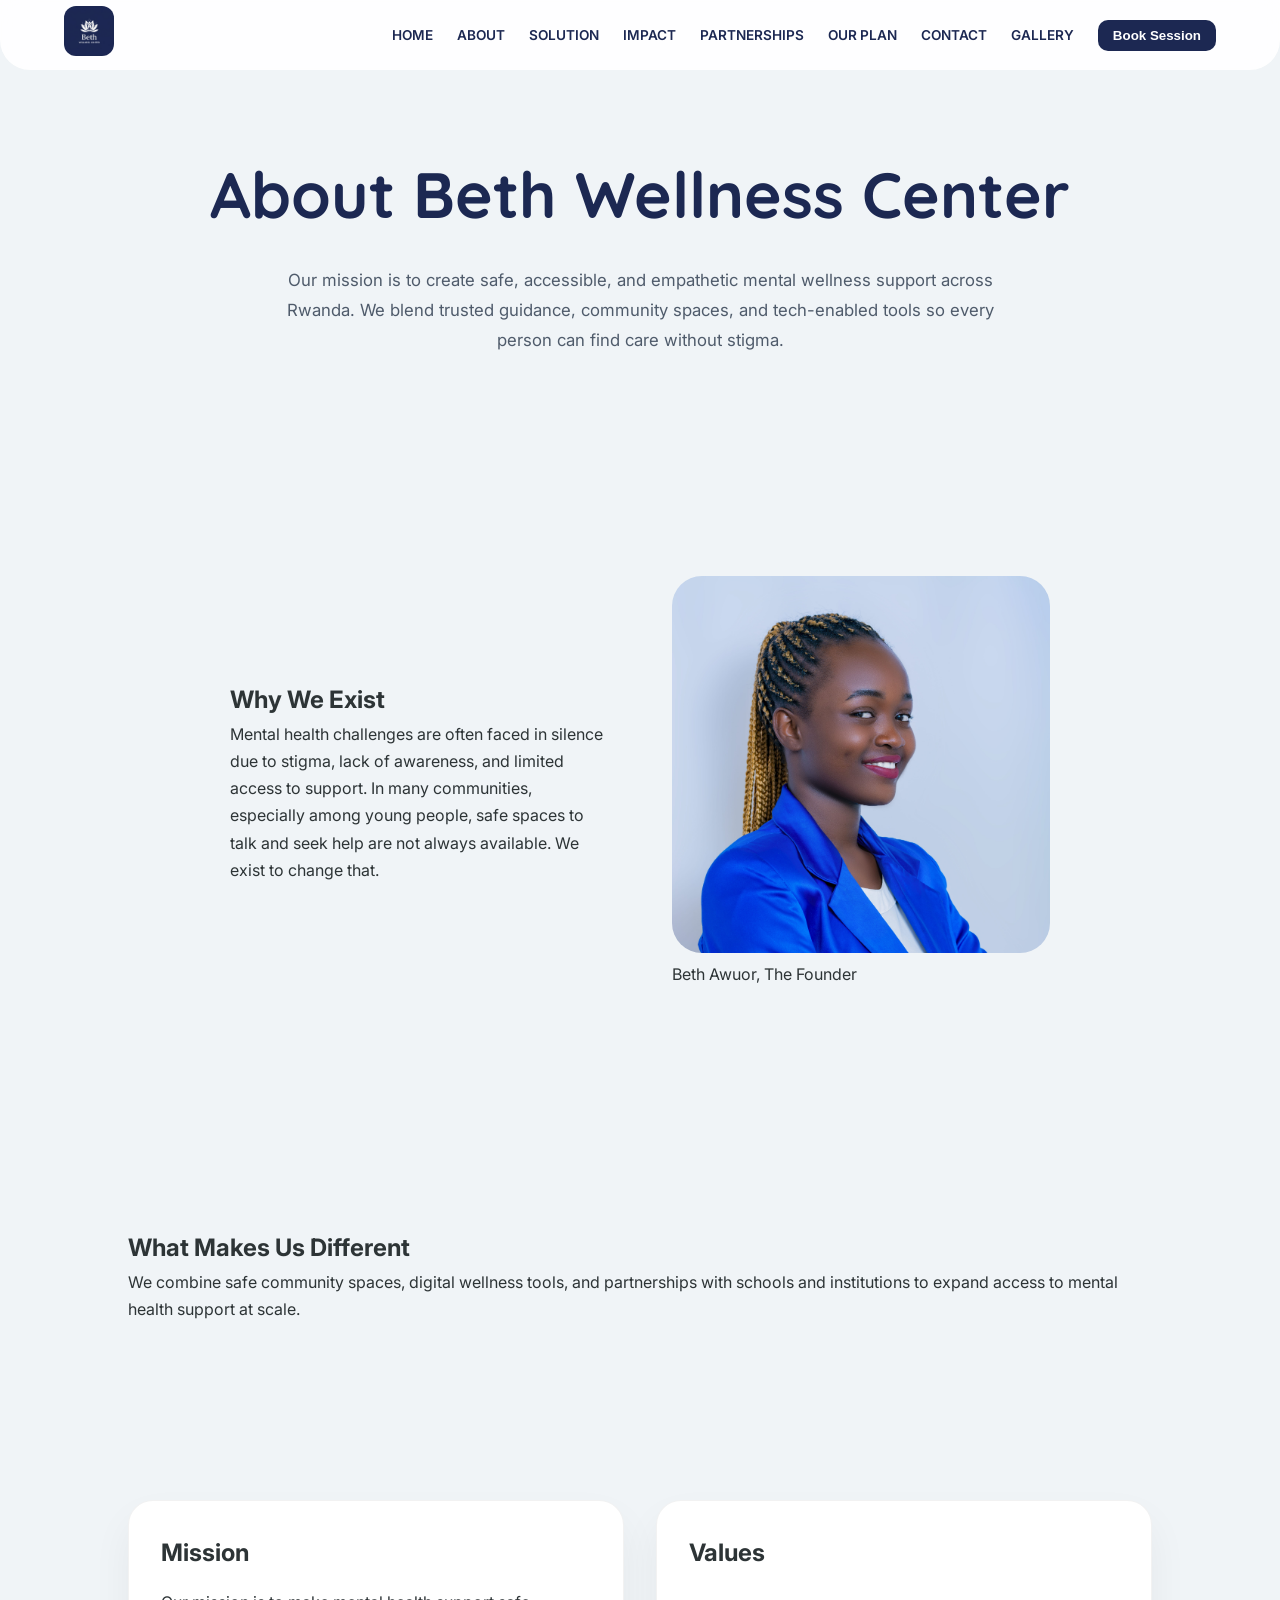
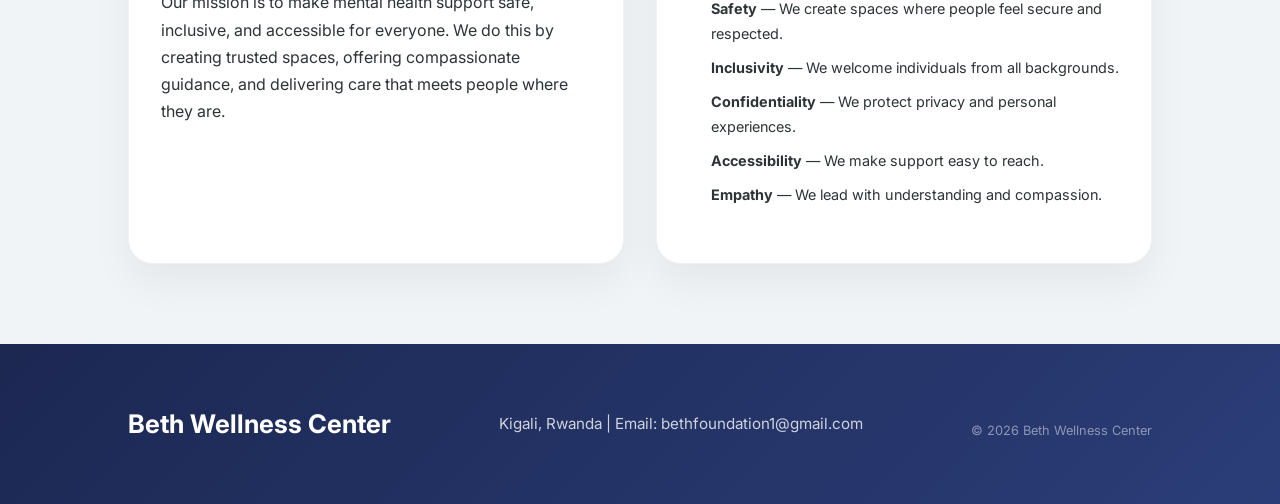
==== about.html @ 147a128e "Update website content and booking flow; add about page layout improvements" ====
<!DOCTYPE html>
<html lang="en">
<head>
    <meta charset="UTF-8" />
    <meta name="viewport" content="width=device-width, initial-scale=1.0" />
    <title>About | Beth Wellness Center</title>
    <link rel="preconnect" href="https://fonts.googleapis.com">
    <link rel="preconnect" href="https://fonts.gstatic.com" crossorigin>
    <link href="https://fonts.googleapis.com/css2?family=Inter:wght@400;500;700&family=Quicksand:wght@500;700&display=swap" rel="stylesheet">
    <link rel="stylesheet" href="styles.css" />
</head>
<body>
<header>
    <nav class="navbar">
        <a href="index.html" class="logo"><img src="media/logo.png" alt="Logo" /></a>
        <div id="menu-toggle" class="menu-icon"><span></span><span></span><span></span></div>
        <ul class="nav-links" id="navLinks">
            <li><a href="index.html">Home</a></li>
            <li><a href="about.html">About</a></li>
            <li><a href="solutions.html">Solution</a></li>
            <li><a href="impact.html">Impact</a></li>
            <li><a href="partnerships.html">Partnerships</a></li>
            <li><a href="pricing.html">Our Plan</a></li>
            <li><a href="contact.html">Contact</a></li>
            <li><a href="gallery.html">Gallery</a></li>
            <li><button onclick="openBooking()" class="btn-nav">Book Session</button></li>
        </ul>
    </nav>
</header>
<main>
    <section class="page-hero">
        <h1>About Beth Wellness Center</h1>
        <p>Our mission is to create safe, accessible, and empathetic mental wellness support across Rwanda. We blend trusted guidance, community spaces, and tech-enabled tools so every person can find care without stigma.</p>
    </section>

    <section class="page-section">
        <div class="side-by-side-container">
            <div class="text-content">
                <h2>Why We Exist</h2>
                <p>Mental health challenges are often faced in silence due to stigma, lack of awareness, and limited access to support. In many communities, especially among young people, safe spaces to talk and seek help are not always available. We exist to change that.</p>
            </div>
            <figure class="image-content">
                <img src="media/the_founder.jpeg" alt="Beth Awuor, the founder" class="standard-img">
                <figcaption>Beth Awuor, The Founder</figcaption>
            </figure>
        </div>
    </section>

    <section class="page-section">
        <h2>What Makes Us Different</h2>
        <p>We combine safe community spaces, digital wellness tools, and partnerships with schools and institutions to expand access to mental health support at scale.</p>
    </section>

    <section class="page-section">
        <div class="card-group">
            <article class="info-card">
                <h2>Mission</h2>
                <p>Our mission is to make mental health support safe, inclusive, and accessible for everyone. We do this by creating trusted spaces, offering compassionate guidance, and delivering care that meets people where they are.</p>
            </article>
            <article class="info-card">
                <h2>Values</h2>
                <ul class="feature-list">
                    <li><strong>Safety</strong> — We create spaces where people feel secure and respected.</li>
                    <li><strong>Inclusivity</strong> — We welcome individuals from all backgrounds.</li>
                    <li><strong>Confidentiality</strong> — We protect privacy and personal experiences.</li>
                    <li><strong>Accessibility</strong> — We make support easy to reach.</li>
                    <li><strong>Empathy</strong> — We lead with understanding and compassion.</li>
                </ul>
            </article>
        </div>
    </section>
</main>

<div id="bookingChoiceModal" class="modal">
    <div class="modal-content">
        <span class="close" onclick="closeBooking()">&times;</span>
        <h2>Book Support</h2>
        <p>Choose whether you're booking as an individual or registering an institution.</p>
        <div class="button-row" style="display:flex;gap:1rem;flex-wrap:wrap;margin-top:1.5rem;">
            <button class="btn btn-primary" onclick="openIndividualBooking()">Book as Individual</button>
            <button class="btn btn-secondary" onclick="openRegister()">Register an Institution</button>
        </div>
    </div>
</div>

<div id="bookingModal" class="modal">
    <div class="modal-content">
        <span class="close" onclick="closeBooking()">&times;</span>
        <h2>Reserve Your Session</h2>
        <form id="bookingForm" class="booking-form" action="https://formspree.io/f/xgoprbdl" method="post">
            <label>Full Name</label>
            <input type="text" name="Name" placeholder="Your Name" required>
            <label>Session Setting</label>
            <select name="Type" id="locationType" onchange="updateServiceOptions()" required>
                <option value="" disabled selected>Select Setting</option>
                <option value="Digital">Digital (Online)</option>
                <option value="Physical">Physical (In-Person)</option>
            </select>
            <label>Select Service</label>
            <select name="Service" id="servType" required>
                <option value="" disabled selected>Select a setting first</option>
            </select>
            <div class="form-row">
                <div class="form-group"><label>Day</label><input type="date" name="Date" required></div>
                <div class="form-group"><label>Time</label><input type="time" name="Time" required></div>
            </div>
            <button type="submit" class="btn btn-primary" style="width:100%; margin-top:10px;">Book & Notify Beth</button>
        </form>
    </div>
</div>

<div id="registerModal" class="modal">
    <div class="modal-content">
        <span class="close" onclick="closeRegister()">&times;</span>
        <h2>Register Your Institution</h2>
        <form id="registerForm" class="booking-form" action="https://formspree.io/f/xgoprbdl" method="post">
            <label>Institution Name</label>
            <input type="text" name="Institution" placeholder="Institution Name" required>
            <label>Contact Person</label>
            <input type="text" name="Contact" placeholder="Your Name" required>
            <label>Email</label>
            <input type="email" name="Email" placeholder="Email Address" required>
            <label>Phone</label>
            <input type="tel" name="Phone" placeholder="Phone Number" required>
            <label>Institution Type</label>
            <select name="InstitutionType" required>
                <option value="" disabled selected>Select Type</option>
                <option value="School">School</option>
                <option value="Workplace">Workplace</option>
                <option value="Community Organization">Community Organization</option>
                <option value="Other">Other</option>
            </select>
            <label>Message</label>
            <textarea name="Message" rows="4" placeholder="Tell us about your institution and needs"></textarea>
            <button type="submit" class="btn btn-primary" style="width:100%; margin-top:10px;">Submit Registration</button>
        </form>
    </div>
</div>

<footer>
    <div class="container">
        <h2>Beth Wellness Center</h2>
        <p>Kigali, Rwanda | Email: bethfoundation1@gmail.com</p>
        <p style="margin-top:20px; opacity:0.6; font-size:0.8rem;">© 2026 Beth Wellness Center</p>
    </div>
</footer>

<script src="script.js"></script>    <script src="//code.tidio.co/zudrlunr48quyktf2ktafk9gp33xfilr.js" async></script></body>
</html>
---- styles.css ----
* {
    margin: 0;
    padding: 0;
    box-sizing: border-box;
}

html {
    scroll-behavior: smooth;
}

body {
    font-family: 'Inter', sans-serif;
    background: #F0F4F7;
    color: #2D3436;
    line-height: 1.7;
    overflow-x: hidden;
}

:root {
    --primary: #1C2852;
    --accent: #7FAF8F;
    --white: #fff;
    --premium: #B8A6D9;
    --wrong: #e74c3c;
    --transition: all .4s ease;
}

header .navbar {
    display: flex;
    justify-content: space-between;
    align-items: center;
    padding: .5rem 5%;
    background: rgba(255, 255, 255, .9);
    backdrop-filter: blur(15px);
    position: fixed;
    width: 100%;
    z-index: 1000;
    border-radius: 0 0 30px 30px;
    height: 70px;
}

.logo img {
    height: 50px;
    border-radius: 12px;
    object-fit: cover;
}

.menu-icon {
    display: none;
    flex-direction: column;
    gap: 5px;
    cursor: pointer;
}

.menu-icon span {
    width: 25px;
    height: 3px;
    background: var(--primary);
    border-radius: 2px;
}

.nav-links {
    display: flex;
    gap: 1.5rem;
    list-style: none;
    align-items: center;
}

.nav-links a {
    text-decoration: none;
    color: var(--primary);
    font-weight: 600;
    font-size: .85rem;
    text-transform: uppercase;
}

.btn-nav {
    background: var(--primary);
    color: #fff;
    padding: 8px 15px;
    border-radius: 10px;
    font-weight: 600;
    border: none;
    cursor: pointer;
}

.hero {
    padding: 140px 10% 80px;
    display: grid;
    grid-template-columns: 1fr 1fr;
    align-items: center;
    gap: 3rem;
    min-height: 85vh;
}

.hero-bg,
.standard-img {
    width: 100%;
    aspect-ratio: 1 / 1;
    object-fit: cover;
    border-radius: 30px;
}

.standard-img {
    object-position: 50% 0;
}

.hero-content h1 {
    font-family: 'Quicksand', sans-serif;
    font-size: clamp(2rem, 5vw, 3.5rem);
    color: var(--primary);
    margin-bottom: 1rem;
}

.tagline {
    font-size: 1.2rem;
    color: var(--accent);
    font-weight: 700;
    margin-bottom: 1rem;
}

.hero-buttons {
        margin-top: 2.5rem;
    }

    .home-intro {
        padding: 60px 10%;
        background: #fff;
    }

.home-intro h2 {
    font-size: clamp(2rem, 4vw, 2.8rem);
    color: var(--primary);
    margin-bottom: 1rem;
}

.home-intro p {
    max-width: 760px;
    margin: 0 auto;
    color: #4f5b6b;
    line-height: 1.8;
    font-size: 1.05rem;
}

.homepage-preview {
        padding: 80px 10%;
        background: #fff;
    }

    .homepage-preview .text-content {
        max-width: 560px;
    }
.homepage-preview.homepage-preview--full .text-content {
    max-width: none;
    width: 100%;
}

.homepage-preview .standard-img {
    box-shadow: 0 20px 40px rgba(13, 35, 73, 0.08);
}

.preview-section {
    padding: 60px 10%;
    background: #f8fbff;
}

.preview-section h2 {
    text-align: center;
    color: var(--primary);
    font-size: clamp(2rem, 4vw, 3rem);
    margin-bottom: 0.5rem;
}

.preview-intro {
    text-align: center;
    max-width: 760px;
    margin: 0 auto 2rem;
    color: #4f5b6b;
}

.preview-grid {
    display: grid;
    grid-template-columns: repeat(auto-fit, minmax(180px, 1fr));
    gap: 1rem;
}

.preview-card {
    background: #fff;
    padding: 1.75rem;
    border-radius: 24px;
    box-shadow: 0 20px 40px rgba(13, 35, 73, 0.08);
    display: flex;
    flex-direction: column;
    justify-content: space-between;
}

.preview-card h3 {
    margin-bottom: 0.75rem;
    color: var(--primary);
}

.preview-card p {
    color: #5a6474;
    margin-bottom: 1.5rem;
    line-height: 1.7;
}

.preview-card .btn {
    align-self: flex-start;
}

.btn {
    margin-top: 1.3rem;
    padding: .8rem 1.5rem;
    border-radius: 10px;
    text-decoration: none;
    font-weight: 600;
    display: inline-block;
    cursor: pointer;
    border: none;
    font-family: inherit;
}

.btn-primary {
    background: var(--primary);
    color: #fff;
    margin-right: 10px;
}

.btn-secondary {
    background: var(--white);
    color: var(--primary);
    border: 1px solid var(--primary);
}

.side-by-side-container {
    display: flex;
    align-items: center;
    gap: 4rem;
    flex-wrap: wrap;
    padding: 80px 10%;
}

.side-by-side-container.reverse {
    flex-direction: row-reverse;
}

.text-content,
.image-content {
    flex: 1;
    min-width: 320px;
}

.mood-section {
    background: #e9f1f3;
    display: flex;
    justify-content: center;
    padding: 80px 10%;
}

.mood-card {
    background: var(--white);
    padding: 2.5rem;
    border-radius: 30px;
    text-align: center;
    box-shadow: 0 10px 30px rgba(0, 0, 0, .05);
    max-width: 500px;
}

.mood-options {
    display: flex;
    gap: 10px;
    justify-content: center;
    margin-top: 1.5rem;
    flex-wrap: wrap;
}

.mood-options button {
    padding: .6rem 1.2rem;
    border: 1px solid var(--premium);
    background: transparent;
    border-radius: 10px;
    cursor: pointer;
}

.mood-response {
    margin-top: 2rem;
    font-weight: 500;
    color: var(--primary);
}

#services {
    padding: 80px 10%;
}

.services-grid {
    display: grid;
    grid-template-columns: repeat(auto-fit, minmax(280px, 1fr));
    gap: 2rem;
}

.service-card {
    background: var(--white);
    padding: 2.5rem;
    border-radius: 25px;
    position: relative;
    border: 1px solid rgba(0, 0, 0, 0.05);
}

.service-card.premium {
    border: 2px solid var(--premium);
}

.popular-badge {
    position: absolute;
    top: -12px;
    left: 50%;
    transform: translateX(-50%);
    background: var(--premium);
    color: #fff;
    padding: 4px 12px;
    border-radius: 10px;
    font-size: .65rem;
    font-weight: 700;
}

.plan-label {
    font-size: .65rem;
    font-weight: 700;
    color: var(--accent);
    display: block;
    text-transform: uppercase;
    margin-bottom: 5px;
}

.price-tag {
    background: var(--accent);
    color: #fff;
    padding: 4px 12px;
    border-radius: 8px;
    font-size: .75rem;
    position: absolute;
    top: 15px;
    right: 15px;
}

.feature-list {
    list-style: none;
    margin: 1.5rem 0;
    text-align: left;
}

.feature-list li {
    margin-bottom: .6rem;
    padding-left: 22px;
    position: relative;
    font-size: .9rem;
}

.feature-list li.tick::before {
    content: '✓';
    position: absolute;
    left: 0;
    color: var(--accent);
    font-weight: 700;
}

.feature-list li.wrong::before {
    content: '✕';
    position: absolute;
    left: 0;
    color: var(--wrong);
}

.feature-list li.wrong {
    color: #aaa;
    text-decoration: line-through;
}

.service-link {
    background: none;
    border: none;
    cursor: pointer;
    font-weight: 700;
    color: var(--primary);
    font-size: 1rem;
}

.approach-grid {
    display: grid;
    grid-template-columns: 1fr 1fr;
    gap: 20px;
    margin-top: 25px;
}

.mv-box {
    background: rgba(28, 40, 82, 0.05);
    padding: 15px;
    border-radius: 15px;
}

.mv-box h4 {
    color: var(--primary);
    margin-bottom: 5px;
}

.modal {
    display: none;
    position: fixed;
    z-index: 3000;
    left: 0;
    top: 0;
    width: 100%;
    height: 100%;
    background: rgba(0, 0, 0, 0.5);
    backdrop-filter: blur(5px);
}

.modal-content {
    background: #fff;
    margin: 5% auto;
    padding: 30px;
    border-radius: 25px;
    width: 90%;
    max-width: 450px;
    position: relative;
    max-height: calc(100vh - 80px);
    overflow-y: auto;
}

.close {
    position: absolute;
    right: 20px;
    top: 15px;
    font-size: 28px;
    cursor: pointer;
}

.booking-form {
    display: flex;
    flex-direction: column;
    gap: 15px;
    margin-top: 15px;
    text-align: left;
}

.booking-form input,
    .booking-form select,
    .booking-form textarea {
        padding: 12px;
        border-radius: 10px;
        border: 1px solid #ddd;
        font-family: inherit;
    }

    .booking-form textarea {
        resize: vertical;
    }

    .page-hero {
        padding: 140px 10% 60px;
        text-align: center;
    }

    .page-hero h1 {
        font-family: 'Quicksand', sans-serif;
        font-size: clamp(2.5rem, 6vw, 4rem);
        color: var(--primary);
        margin-bottom: 1rem;
    }

    .page-hero p {
        color: #4f5b6b;
        font-size: 1.05rem;
        max-width: 760px;
        margin: 0 auto;
        line-height: 1.8;
    }

    .page-section {
        padding: 80px 10%;
    }

    .page-grid {
        display: grid;
        gap: 2rem;
        grid-template-columns: repeat(auto-fit, minmax(240px, 1fr));
    }

    .gallery-grid {
        display: grid;
        gap: 1rem;
        grid-template-columns: repeat(auto-fit, minmax(220px, 1fr));
    }

    .gallery-grid img {
        width: 100%;
        border-radius: 20px;
        object-fit: cover;
        aspect-ratio: 4 / 3;
    }

    .contact-card {
        background: #fff;
        padding: 2rem;
        border-radius: 25px;
        border: 1px solid rgba(0, 0, 0, 0.05);
        box-shadow: 0 20px 40px rgba(0, 0, 0, 0.05);
    }

    .contact-card h2 {
        margin-bottom: 1rem;
    }

    .card-group {
        display: flex;
        gap: 2rem;
        flex-wrap: wrap;
        margin-top: 1rem;
    }

    .info-card {
        flex: 1 1 320px;
        min-width: 280px;
        background: #fff;
        padding: 2rem;
        border-radius: 25px;
        border: 1px solid rgba(0, 0, 0, 0.05);
        box-shadow: 0 20px 40px rgba(0, 0, 0, 0.05);
    }

    .info-card h2 {
        margin-bottom: 1rem;
    }

    .service-grid {
        display: grid;
        gap: 1.5rem;
        grid-template-columns: repeat(auto-fit, minmax(240px, 1fr));
    }

    .form-row {
        display: flex;
        gap: 10px;
    }

    .form-group {
        flex: 1;
    }

    footer {
        background: linear-gradient(135deg, #1C2852 0%, #2B3D78 100%);
        padding: 3.5rem 10%;
        color: #fff;
    }

    footer .container {
        display: flex;
        justify-content: space-between;
        align-items: center;
        gap: 1rem;
        flex-wrap: wrap;
        max-width: 1200px;
        margin: 0 auto;
    }

    footer h2 {
        margin: 0;
        font-size: 1.6rem;
    }

    footer p {
        margin: 0.35rem 0;
        color: rgba(255, 255, 255, 0.78);
        font-size: 0.95rem;
    }

    footer a {
        color: #fff;
        text-decoration: underline;
    }

@media (max-width: 768px) {
    .hero,
    .side-by-side-container {
        grid-template-columns: 1fr;
        text-align: center;
        padding: 60px 5%;
    }

    .image-content {
        order: -1;
    }

    .menu-icon {
        display: flex;
    }

    .nav-links {
        display: none;
        position: absolute;
        top: 70px;
        left: 0;
        width: 100%;
        background: #fff;
        flex-direction: column;
        padding: 2rem;
    }

    .nav-links.active {
        display: flex;
    }

    .approach-grid {
        grid-template-columns: 1fr;
    }
}
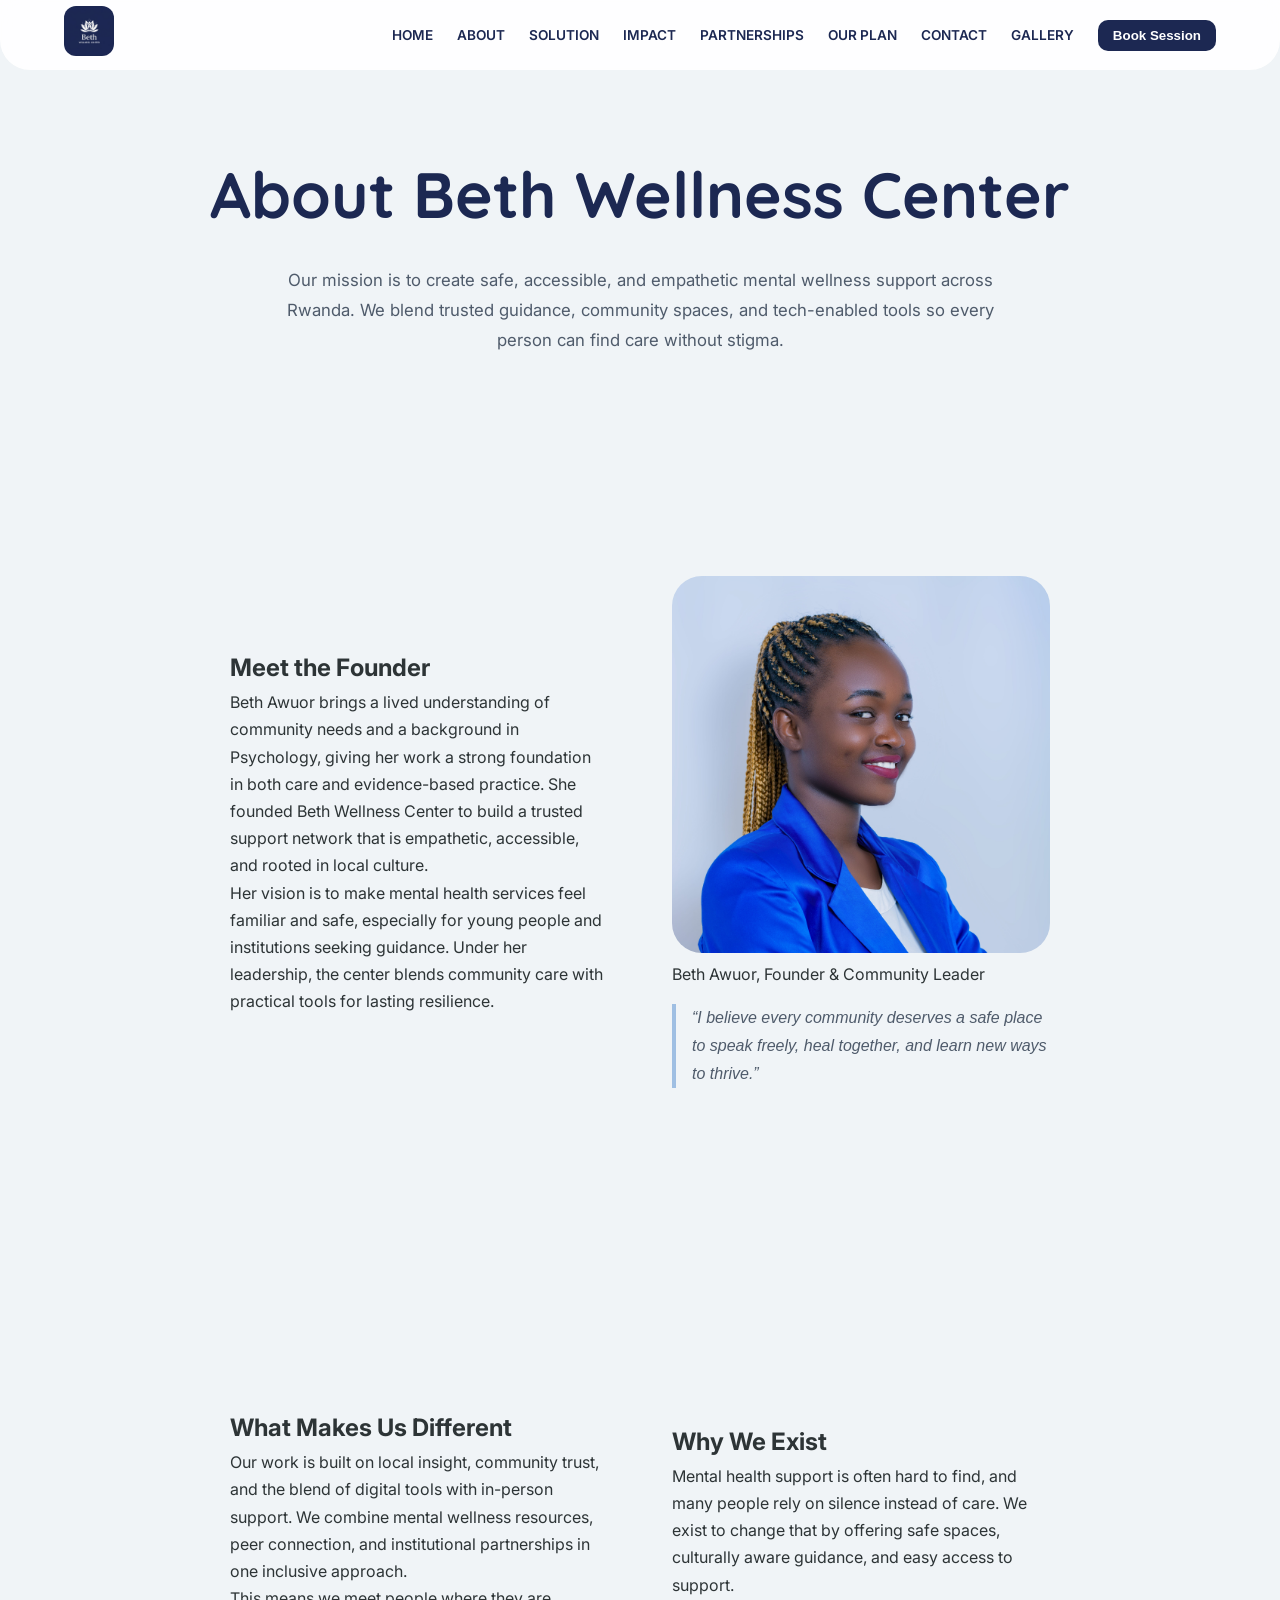
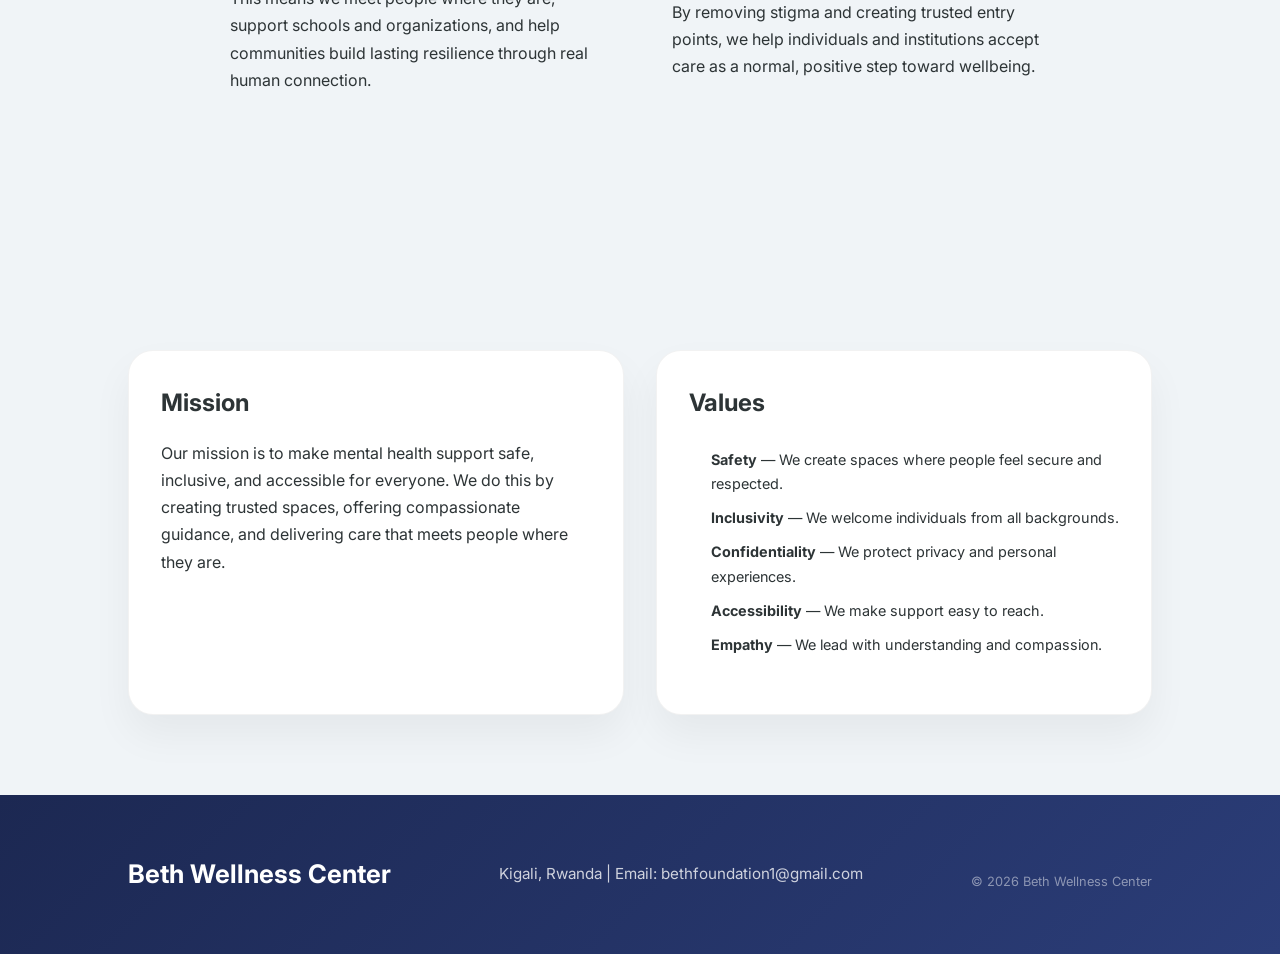
==== commit 73df49a1: "Update about page with founder psychology background" ====
--- a/about.html
+++ b/about.html
@@ -36,19 +36,31 @@
     <section class="page-section">
         <div class="side-by-side-container">
             <div class="text-content">
-                <h2>Why We Exist</h2>
-                <p>Mental health challenges are often faced in silence due to stigma, lack of awareness, and limited access to support. In many communities, especially among young people, safe spaces to talk and seek help are not always available. We exist to change that.</p>
+                <h2>Meet the Founder</h2>
+                <p>Beth Awuor brings a lived understanding of community needs and a background in Psychology, giving her work a strong foundation in both care and evidence-based practice. She founded Beth Wellness Center to build a trusted support network that is empathetic, accessible, and rooted in local culture.</p>
+                <p>Her vision is to make mental health services feel familiar and safe, especially for young people and institutions seeking guidance. Under her leadership, the center blends community care with practical tools for lasting resilience.</p>
             </div>
             <figure class="image-content">
-                <img src="media/the_founder.jpeg" alt="Beth Awuor, the founder" class="standard-img">
-                <figcaption>Beth Awuor, The Founder</figcaption>
+                <img src="media/founder-beth-awuor.jpeg" alt="Beth Awuor, the founder" class="standard-img">
+                <figcaption>Beth Awuor, Founder & Community Leader</figcaption>
+                <blockquote class="founder-quote">“I believe every community deserves a safe place to speak freely, heal together, and learn new ways to thrive.”</blockquote>
             </figure>
         </div>
     </section>
 
     <section class="page-section">
-        <h2>What Makes Us Different</h2>
-        <p>We combine safe community spaces, digital wellness tools, and partnerships with schools and institutions to expand access to mental health support at scale.</p>
+        <div class="side-by-side-container reverse">
+            <div class="text-content">
+                <h2>Why We Exist</h2>
+                <p>Mental health support is often hard to find, and many people rely on silence instead of care. We exist to change that by offering safe spaces, culturally aware guidance, and easy access to support.</p>
+                <p>By removing stigma and creating trusted entry points, we help individuals and institutions accept care as a normal, positive step toward wellbeing.</p>
+            </div>
+            <div class="text-content">
+                <h2>What Makes Us Different</h2>
+                <p>Our work is built on local insight, community trust, and the blend of digital tools with in-person support. We combine mental wellness resources, peer connection, and institutional partnerships in one inclusive approach.</p>
+                <p>This means we meet people where they are, support schools and organizations, and help communities build lasting resilience through real human connection.</p>
+            </div>
+        </div>
     </section>
 
     <section class="page-section">
--- a/styles.css
+++ b/styles.css
@@ -251,6 +251,15 @@
     min-width: 320px;
 }
 
+.founder-quote {
+    margin-top: 1rem;
+    font-style: italic;
+    color: #4f5b6b;
+    line-height: 1.75;
+    border-left: 4px solid rgba(39, 110, 194, 0.4);
+    padding-left: 1rem;
+}
+
 .mood-section {
     background: #e9f1f3;
     display: flex;
@@ -512,6 +521,43 @@
         margin-bottom: 1rem;
     }
 
+    .contact-section {
+        padding-top: 40px;
+    }
+
+    .contact-grid {
+        display: grid;
+        gap: 2rem;
+        grid-template-columns: repeat(auto-fit, minmax(320px, 1fr));
+        align-items: start;
+    }
+
+    .contact-item {
+        display: flex;
+        align-items: center;
+        gap: 1rem;
+        margin-bottom: 1rem;
+        color: #3f4f63;
+        font-weight: 500;
+    }
+
+    .contact-icon {
+        display: inline-flex;
+        align-items: center;
+        justify-content: center;
+        width: 40px;
+        height: 40px;
+        border-radius: 50%;
+        background: rgba(39, 110, 194, 0.08);
+        color: var(--primary);
+        font-size: 1.1rem;
+    }
+
+    .contact-item a {
+        color: inherit;
+        text-decoration: none;
+    }
+
     .card-group {
         display: flex;
         gap: 2rem;
